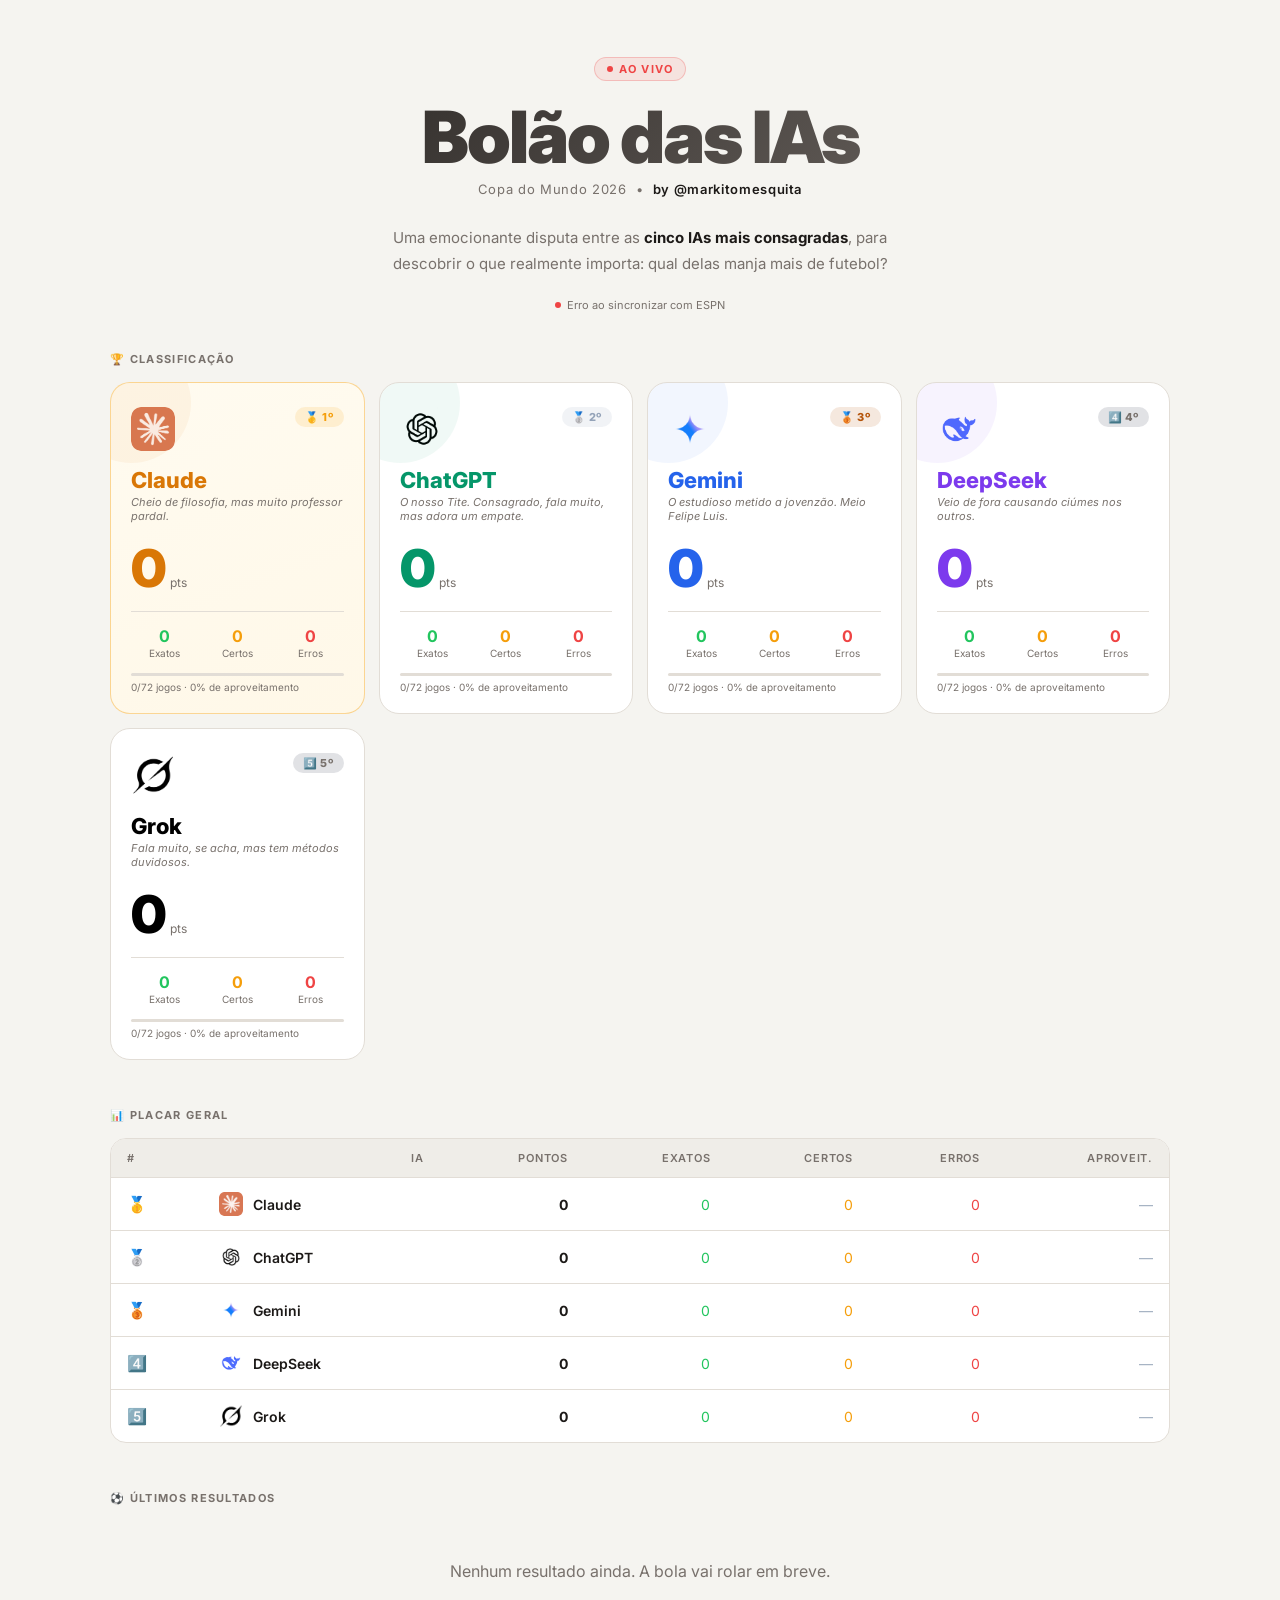
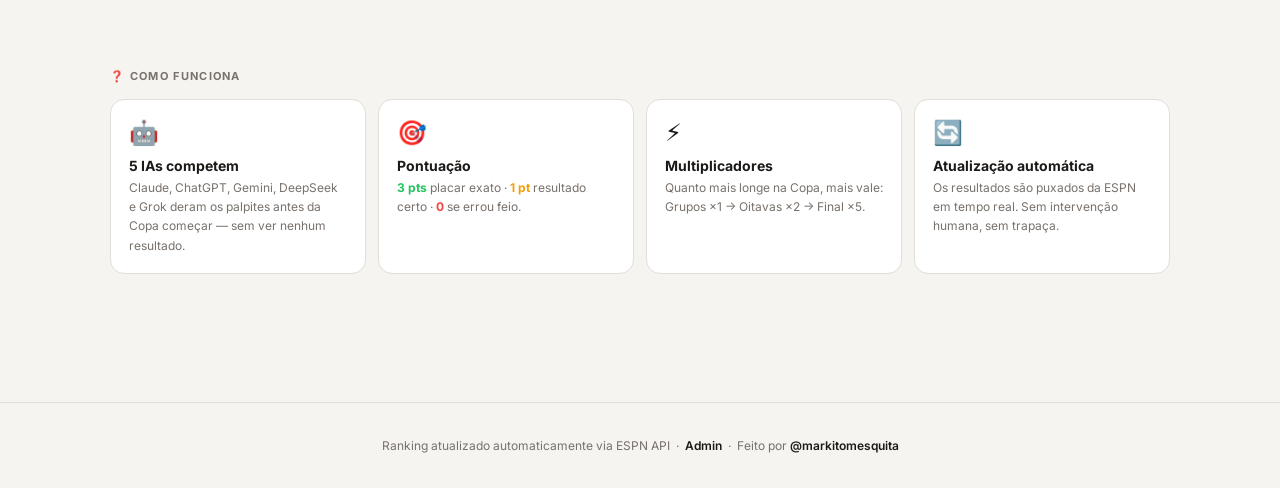
==== index.html @ 75e29e26 "Update AI descriptions with boleiro tone" ====
<!DOCTYPE html>
<html lang="pt-BR">
<head>
  <meta charset="UTF-8">
  <meta name="viewport" content="width=device-width, initial-scale=1.0">
  <title>Bolão das IAs — Copa 2026</title>
  <meta property="og:title" content="Bolão das IAs — Copa 2026">
  <meta property="og:description" content="Quatro IAs disputam quem cravar mais placares da Copa. Acompanhe o ranking ao vivo.">
  <link rel="preconnect" href="https://fonts.googleapis.com">
  <link href="https://fonts.googleapis.com/css2?family=Inter:wght@400;500;600;700;800;900&display=swap" rel="stylesheet">
  <style>
    :root {
      --claude:   #D97706;
      --chatgpt:  #059669;
      --gemini:   #2563EB;
      --deepseek: #7C3AED;
      --grok:     #000000;
      --bg:       #F5F4F0;
      --surface:  #FFFFFF;
      --s2:       #EFEDE8;
      --border:   #E2DDD6;
      --text:     #1C1917;
      --muted:    #78716C;
      --gold:     #D97706;
    }
    * { box-sizing: border-box; margin: 0; padding: 0; }
    body { font-family: 'Inter', system-ui, sans-serif; background: var(--bg); color: var(--text); min-height: 100vh; }

    /* ---- HEADER ---- */
    .site-header {
      text-align: center;
      padding: 56px 24px 40px;
      position: relative;
    }
    .live-badge {
      display: inline-flex;
      align-items: center;
      gap: 6px;
      background: #EF444418;
      border: 1px solid #EF444440;
      color: #EF4444;
      border-radius: 20px;
      padding: 4px 12px;
      font-size: 11px;
      font-weight: 700;
      letter-spacing: 0.1em;
      text-transform: uppercase;
      margin-bottom: 20px;
    }
    .live-dot {
      width: 6px; height: 6px; border-radius: 50%;
      background: #EF4444;
      animation: blink 1.2s ease-in-out infinite;
    }
    @keyframes blink { 0%,100%{opacity:1} 50%{opacity:0.2} }

    h1 {
      font-size: clamp(36px, 8vw, 72px);
      font-weight: 900;
      letter-spacing: -2px;
      background: linear-gradient(135deg, #1C1917 0%, #78716C 100%);
      -webkit-background-clip: text;
      -webkit-text-fill-color: transparent;
      line-height: 1;
      margin-bottom: 8px;
    }
    .subtitle {
      font-size: 13px;
      color: var(--muted);
      letter-spacing: 0.05em;
      margin-bottom: 28px;
    }
    .subtitle span { color: var(--text); font-weight: 600; }

    .tagline {
      max-width: 560px;
      margin: 0 auto 16px;
      font-size: 15px;
      line-height: 1.7;
      color: var(--muted);
    }
    .tagline strong { color: var(--text); }

    .sync-bar {
      display: inline-flex;
      align-items: center;
      gap: 6px;
      font-size: 11px;
      color: var(--muted);
      margin-top: 4px;
    }
    .sync-pip { width: 6px; height: 6px; border-radius: 50%; background: var(--muted); transition: background .3s; }
    .sync-pip.ok       { background: #22C55E; }
    .sync-pip.fetching { background: #F59E0B; animation: blink 0.8s infinite; }
    .sync-pip.error    { background: #EF4444; }

    /* ---- MAIN ---- */
    main { max-width: 1100px; margin: 0 auto; padding: 0 20px 80px; }

    /* ---- RANKING CARDS ---- */
    .section-label {
      font-size: 11px;
      font-weight: 700;
      color: var(--muted);
      text-transform: uppercase;
      letter-spacing: 0.12em;
      margin-bottom: 16px;
    }

    .ranking-grid {
      display: grid;
      grid-template-columns: repeat(auto-fit, minmax(230px, 1fr));
      gap: 14px;
      margin-bottom: 48px;
    }

    .ai-card {
      background: var(--surface);
      border: 1px solid var(--border);
      border-radius: 20px;
      padding: 24px 20px 20px;
      position: relative;
      overflow: hidden;
      transition: transform .2s, border-color .2s;
      cursor: default;
    }
    .ai-card:hover { transform: translateY(-3px); }
    .ai-card.rank-1 { border-color: #F59E0B66; background: linear-gradient(160deg, #FFFBF0 0%, #FFF8E8 100%); }

    .card-glow {
      position: absolute;
      top: -40px; left: -40px;
      width: 120px; height: 120px;
      border-radius: 50%;
      opacity: 0.06;
      pointer-events: none;
    }
    .ai-card[data-ai="claude"]   .card-glow { background: var(--claude); }
    .ai-card[data-ai="chatgpt"]  .card-glow { background: var(--chatgpt); }
    .ai-card[data-ai="gemini"]   .card-glow { background: var(--gemini); }
    .ai-card[data-ai="deepseek"] .card-glow { background: var(--deepseek); }

    .card-top {
      display: flex;
      align-items: flex-start;
      justify-content: space-between;
      margin-bottom: 16px;
    }
    .card-logo { width: 44px; height: 44px; }
    .card-logo img { width: 100%; height: 100%; object-fit: contain; border-radius: 10px; }

    .card-rank-badge {
      font-size: 11px;
      font-weight: 800;
      padding: 3px 10px;
      border-radius: 20px;
      letter-spacing: 0.05em;
    }
    .rank-1 .card-rank-badge { background: #F59E0B22; color: #F59E0B; }
    .rank-2 .card-rank-badge { background: #94A3B822; color: #94A3B8; }
    .rank-3 .card-rank-badge { background: #B4530922; color: #B45309; }
    .rank-4 .card-rank-badge { background: #1e254022; color: var(--muted); }
    .rank-5 .card-rank-badge { background: #1e254022; color: var(--muted); }

    .card-name {
      font-size: 22px;
      font-weight: 800;
      margin-bottom: 2px;
    }
    .ai-card[data-ai="claude"]   .card-name { color: var(--claude); }
    .ai-card[data-ai="chatgpt"]  .card-name { color: var(--chatgpt); }
    .ai-card[data-ai="gemini"]   .card-name { color: var(--gemini); }
    .ai-card[data-ai="deepseek"] .card-name { color: var(--deepseek); }
    .ai-card[data-ai="grok"]     .card-name { color: var(--grok); }

    .card-desc { font-size: 11px; color: var(--muted); margin-bottom: 20px; font-style: italic; }

    .card-score-row { display: flex; align-items: baseline; gap: 6px; margin-bottom: 16px; }
    .card-pts {
      font-size: 52px;
      font-weight: 900;
      letter-spacing: -2px;
      line-height: 1;
    }
    .ai-card[data-ai="claude"]   .card-pts { color: var(--claude); }
    .ai-card[data-ai="chatgpt"]  .card-pts { color: var(--chatgpt); }
    .ai-card[data-ai="gemini"]   .card-pts { color: var(--gemini); }
    .ai-card[data-ai="deepseek"] .card-pts { color: var(--deepseek); }
    .ai-card[data-ai="grok"]     .card-pts { color: var(--grok); }
    .card-pts-label { font-size: 12px; color: var(--muted); }

    .card-divider { height: 1px; background: var(--border); margin-bottom: 14px; }

    .card-stats {
      display: grid;
      grid-template-columns: repeat(3, 1fr);
      gap: 6px;
    }
    .cstat { text-align: center; }
    .cstat-val { font-size: 16px; font-weight: 700; }
    .cstat-lbl { font-size: 10px; color: var(--muted); margin-top: 1px; }
    .exact-val  { color: #22C55E; }
    .certo-val  { color: #F59E0B; }
    .erro-val   { color: #EF4444; }

    .card-progress-bar {
      margin-top: 14px;
      height: 3px;
      background: var(--border);
      border-radius: 2px;
      overflow: hidden;
    }
    .card-progress-fill {
      height: 100%;
      border-radius: 2px;
      transition: width .6s ease;
    }
    .ai-card[data-ai="claude"]   .card-progress-fill { background: var(--claude); }
    .ai-card[data-ai="chatgpt"]  .card-progress-fill { background: var(--chatgpt); }
    .ai-card[data-ai="gemini"]   .card-progress-fill { background: var(--gemini); }
    .ai-card[data-ai="deepseek"] .card-progress-fill { background: var(--deepseek); }
    .card-progress-label { font-size: 10px; color: var(--muted); margin-top: 5px; }

    /* ---- COMPARE TABLE ---- */
    .compare-wrap {
      background: var(--surface);
      border: 1px solid var(--border);
      border-radius: 16px;
      overflow: hidden;
      margin-bottom: 48px;
    }
    .compare-wrap table { width: 100%; border-collapse: collapse; }
    .compare-wrap th {
      padding: 12px 16px;
      font-size: 11px;
      font-weight: 600;
      color: var(--muted);
      text-transform: uppercase;
      letter-spacing: .07em;
      background: var(--s2);
      border-bottom: 1px solid var(--border);
      text-align: left;
    }
    .compare-wrap th:not(:first-child) { text-align: right; }
    .compare-wrap td {
      padding: 14px 16px;
      font-size: 14px;
      border-bottom: 1px solid var(--border);
    }
    .compare-wrap td:not(:first-child) { text-align: right; }
    .compare-wrap tr:last-child td { border-bottom: none; }
    .compare-wrap tr:hover td { background: var(--s2); }
    .ai-name-cell { display: flex; align-items: center; gap: 10px; font-weight: 600; }
    .ai-name-cell img { width: 24px; height: 24px; object-fit: contain; border-radius: 5px; }
    .medal { font-size: 16px; }

    /* ---- LAST RESULTS ---- */
    .results-list { display: flex; flex-direction: column; gap: 10px; margin-bottom: 48px; }

    .result-card {
      background: var(--surface);
      border: 1px solid var(--border);
      border-radius: 14px;
      padding: 14px 18px;
    }
    .result-header {
      display: flex;
      align-items: center;
      gap: 12px;
      margin-bottom: 10px;
    }
    .result-teams {
      flex: 1;
      font-size: 15px;
      font-weight: 700;
      display: flex;
      align-items: center;
      gap: 8px;
      flex-wrap: wrap;
    }
    .result-score {
      background: var(--s2);
      border: 1px solid var(--border);
      border-radius: 8px;
      padding: 4px 12px;
      font-size: 15px;
      font-weight: 800;
      letter-spacing: 1px;
      flex-shrink: 0;
    }
    .result-phase {
      font-size: 10px;
      color: var(--muted);
      text-transform: uppercase;
      letter-spacing: .07em;
      flex-shrink: 0;
    }

    .result-preds {
      display: flex;
      gap: 8px;
      flex-wrap: wrap;
    }
    .pred-chip {
      display: flex;
      align-items: center;
      gap: 5px;
      padding: 4px 10px;
      border-radius: 20px;
      font-size: 12px;
      font-weight: 600;
      border: 1px solid transparent;
    }
    .pred-chip img { width: 14px; height: 14px; object-fit: contain; border-radius: 3px; }
    .pred-chip.exact  { background: #22C55E18; border-color: #22C55E40; color: #22C55E; }
    .pred-chip.certo  { background: #F59E0B18; border-color: #F59E0B40; color: #F59E0B; }
    .pred-chip.erro   { background: #EF444418; border-color: #EF444440; color: #EF4444; }
    .pred-chip.none   { background: var(--s2); color: var(--muted); }

    /* ---- HOW IT WORKS ---- */
    .how-grid {
      display: grid;
      grid-template-columns: repeat(auto-fit, minmax(200px, 1fr));
      gap: 12px;
      margin-bottom: 48px;
    }
    .how-item {
      background: var(--surface);
      border: 1px solid var(--border);
      border-radius: 14px;
      padding: 18px;
    }
    .how-icon { font-size: 24px; margin-bottom: 10px; }
    .how-title { font-size: 14px; font-weight: 700; margin-bottom: 4px; }
    .how-desc  { font-size: 12px; color: var(--muted); line-height: 1.6; }

    /* ---- FOOTER ---- */
    footer {
      text-align: center;
      padding: 32px 24px;
      border-top: 1px solid var(--border);
      font-size: 12px;
      color: var(--muted);
      line-height: 1.8;
    }
    footer a { color: var(--text); text-decoration: none; font-weight: 600; }
    footer a:hover { color: #4285F4; }

    /* ---- UTIL ---- */
    .vs { color: var(--muted); font-weight: 400; font-size: 13px; }
    .empty { text-align: center; padding: 40px; color: var(--muted); }

    @media (max-width: 600px) {
      h1 { letter-spacing: -1px; }
      .ranking-grid { grid-template-columns: 1fr 1fr; }
      .compare-wrap th:nth-child(n+5),
      .compare-wrap td:nth-child(n+5) { display: none; }
    }
    @media (max-width: 420px) {
      .ranking-grid { grid-template-columns: 1fr; }
    }
  </style>
</head>
<body>

<div class="site-header">
  <div class="live-badge"><span class="live-dot"></span>Ao Vivo</div>
  <h1>Bolão das IAs</h1>
  <div class="subtitle">Copa do Mundo 2026 &nbsp;•&nbsp; <span>by @markitomesquita</span></div>
  <p class="tagline">
    Uma emocionante disputa entre as <strong>cinco IAs mais consagradas</strong>, para descobrir o que realmente importa: qual delas manja mais de futebol?
  </p>
  <div class="sync-bar">
    <span class="sync-pip" id="sync-pip"></span>
    <span id="sync-txt">Conectando à ESPN...</span>
  </div>
</div>

<main>

  <!-- RANKING -->
  <div class="section-label">🏆 Classificação</div>
  <div class="ranking-grid" id="ranking-grid"></div>

  <!-- TABELA COMPARATIVA -->
  <div class="section-label">📊 Placar Geral</div>
  <div class="compare-wrap">
    <table>
      <thead>
        <tr>
          <th>#</th><th>IA</th><th>Pontos</th><th>Exatos</th><th>Certos</th><th>Erros</th><th>Aproveit.</th>
        </tr>
      </thead>
      <tbody id="compare-body"></tbody>
    </table>
  </div>

  <!-- ÚLTIMOS JOGOS -->
  <div class="section-label">⚽ Últimos Resultados</div>
  <div class="results-list" id="results-list">
    <div class="empty">Nenhum resultado ainda. A bola vai rolar em breve.</div>
  </div>

  <!-- COMO FUNCIONA -->
  <div class="section-label">❓ Como Funciona</div>
  <div class="how-grid">
    <div class="how-item">
      <div class="how-icon">🤖</div>
      <div class="how-title">5 IAs competem</div>
      <div class="how-desc">Claude, ChatGPT, Gemini, DeepSeek e Grok deram os palpites antes da Copa começar — sem ver nenhum resultado.</div>
    </div>
    <div class="how-item">
      <div class="how-icon">🎯</div>
      <div class="how-title">Pontuação</div>
      <div class="how-desc"><strong style="color:#22C55E">3 pts</strong> placar exato · <strong style="color:#F59E0B">1 pt</strong> resultado certo · <strong style="color:#EF4444">0</strong> se errou feio.</div>
    </div>
    <div class="how-item">
      <div class="how-icon">⚡</div>
      <div class="how-title">Multiplicadores</div>
      <div class="how-desc">Quanto mais longe na Copa, mais vale: Grupos ×1 → Oitavas ×2 → Final ×5.</div>
    </div>
    <div class="how-item">
      <div class="how-icon">🔄</div>
      <div class="how-title">Atualização automática</div>
      <div class="how-desc">Os resultados são puxados da ESPN em tempo real. Sem intervenção humana, sem trapaça.</div>
    </div>
  </div>

</main>

<footer>
  Ranking atualizado automaticamente via ESPN API &nbsp;·&nbsp;
  <a href="admin.html">Admin</a> &nbsp;·&nbsp;
  Feito por <a href="https://github.com/markitomesquita" target="_blank">@markitomesquita</a>
</footer>

<script src="logos.js"></script>
<script src="data.js"></script>
<script src="shared.js"></script>
<script>
// Descrições irônicas de cada IA
const AI_DESC = {
  claude:   "Cheio de filosofia, mas muito professor pardal.",
  chatgpt:  "O nosso Tite. Consagrado, fala muito, mas adora um empate.",
  gemini:   "O estudioso metido a jovenzão. Meio Felipe Luis.",
  deepseek: "Veio de fora causando ciúmes nos outros.",
  grok:     "Fala muito, se acha, mas tem métodos duvidosos."
};

const MEDALS = ["🥇","🥈","🥉","4️⃣","5️⃣"];

// ---- Render ranking ----
function render() {
  const scores = calcAllScores();
  const sorted = [...AI_NAMES].sort((a,b) => scores[b].total - scores[a].total);
  const total  = completedGames();
  const maxPts = Math.max(...sorted.map(ai => scores[ai].total), 1);

  // Cards
  const grid = document.getElementById("ranking-grid");
  grid.innerHTML = sorted.map((ai, i) => {
    const s   = scores[ai];
    const pct = Math.round((s.total / maxPts) * 100);
    const played = [...state.matches,...state.knockoutMatches].filter(m=>m.result&&m.predictions[ai]).length;
    const tried  = [...state.matches,...state.knockoutMatches].filter(m=>m.result&&m.predictions[ai]).length;
    const acc    = tried ? Math.round(((s.exact+s.correct)/tried)*100) : 0;
    return `
    <div class="ai-card rank-${i+1}" data-ai="${ai}">
      <div class="card-glow"></div>
      <div class="card-top">
        <div class="card-logo"><img src="${ai}.png" alt="${AI_LABELS[ai]}"></div>
        <span class="card-rank-badge">${MEDALS[i]} ${["1º","2º","3º","4º","5º"][i]}</span>
      </div>
      <div class="card-name">${AI_LABELS[ai]}</div>
      <div class="card-desc">${AI_DESC[ai]}</div>
      <div class="card-score-row">
        <span class="card-pts">${s.total}</span>
        <span class="card-pts-label">pts</span>
      </div>
      <div class="card-divider"></div>
      <div class="card-stats">
        <div class="cstat"><div class="cstat-val exact-val">${s.exact}</div><div class="cstat-lbl">Exatos</div></div>
        <div class="cstat"><div class="cstat-val certo-val">${s.correct}</div><div class="cstat-lbl">Certos</div></div>
        <div class="cstat"><div class="cstat-val erro-val">${s.wrong}</div><div class="cstat-lbl">Erros</div></div>
      </div>
      <div class="card-progress-bar"><div class="card-progress-fill" style="width:${pct}%"></div></div>
      <div class="card-progress-label">${played}/${state.matches.length + state.knockoutMatches.length} jogos · ${acc}% de aproveitamento</div>
    </div>`;
  }).join("");

  // Tabela
  const tbody = document.getElementById("compare-body");
  tbody.innerHTML = sorted.map((ai, i) => {
    const s = scores[ai];
    const tried = [...state.matches,...state.knockoutMatches].filter(m=>m.result&&m.predictions[ai]).length;
    const acc   = tried ? Math.round(((s.exact+s.correct)/tried)*100)+"%" : "—";
    return `<tr>
      <td><span class="medal">${MEDALS[i]}</span></td>
      <td><div class="ai-name-cell"><img src="${ai}.png" alt="${AI_LABELS[ai]}">${AI_LABELS[ai]}</div></td>
      <td><strong>${s.total}</strong></td>
      <td style="color:#22C55E">${s.exact}</td>
      <td style="color:#F59E0B">${s.correct}</td>
      <td style="color:#EF4444">${s.wrong}</td>
      <td style="color:#a0aec0">${acc}</td>
    </tr>`;
  }).join("");

  // Últimos resultados
  const recent = recentResults(8);
  const list   = document.getElementById("results-list");
  if (!recent.length) {
    list.innerHTML = `<div class="empty">Nenhum resultado ainda. A bola vai rolar em breve.</div>`;
    return;
  }
  const mult = m => getMultiplier(m.phase);
  list.innerHTML = recent.map(m => {
    const chips = AI_NAMES.map(ai => {
      const pred = m.predictions[ai];
      if (!pred) return `<div class="pred-chip none"><img src="${ai}.png">${AI_LABELS[ai]}: ?</div>`;
      const pts = calcPoints(pred, m.result, mult(m));
      const rawPts = calcPoints(pred, m.result, 1);
      const cls = rawPts === 3 ? "exact" : rawPts === 1 ? "certo" : "erro";
      return `<div class="pred-chip ${cls}"><img src="${ai}.png">${AI_LABELS[ai]}: ${pred.home}×${pred.away} <strong>+${pts}pts</strong></div>`;
    }).join("");
    const phase = PHASES.find(p=>p.id===m.phase)?.label || "";
    return `
    <div class="result-card">
      <div class="result-header">
        <div class="result-teams">
          <span>${teamLabel(m.home)}</span>
          <span class="vs">vs</span>
          <span>${teamLabel(m.away)}</span>
        </div>
        <span class="result-score">${m.result.home} × ${m.result.away}</span>
        <span class="result-phase">${phase}</span>
      </div>
      <div class="result-preds">${chips}</div>
    </div>`;
  }).join("");
}

// ---- Sync UI ----
onSyncStart = () => {
  const pip = document.getElementById("sync-pip");
  const txt = document.getElementById("sync-txt");
  if (pip) pip.className = "sync-pip fetching";
  if (txt) txt.textContent = "Buscando resultados...";
};

onSyncOk = (t) => {
  const pip = document.getElementById("sync-pip");
  const txt = document.getElementById("sync-txt");
  if (pip) pip.className = "sync-pip ok";
  if (txt) txt.textContent = `ESPN · atualizado às ${t.toLocaleTimeString("pt-BR",{hour:"2-digit",minute:"2-digit"})}`;
};

onSyncError = (msg) => {
  const pip = document.getElementById("sync-pip");
  const txt = document.getElementById("sync-txt");
  if (pip) pip.className = "sync-pip error";
  if (txt) txt.textContent = "Erro ao sincronizar com ESPN";
};

onResultsUpdated = () => render();

// ---- Init ----
document.addEventListener("DOMContentLoaded", () => {
  loadState();
  render();
  startAutoSync();
});
</script>
</body>
</html>
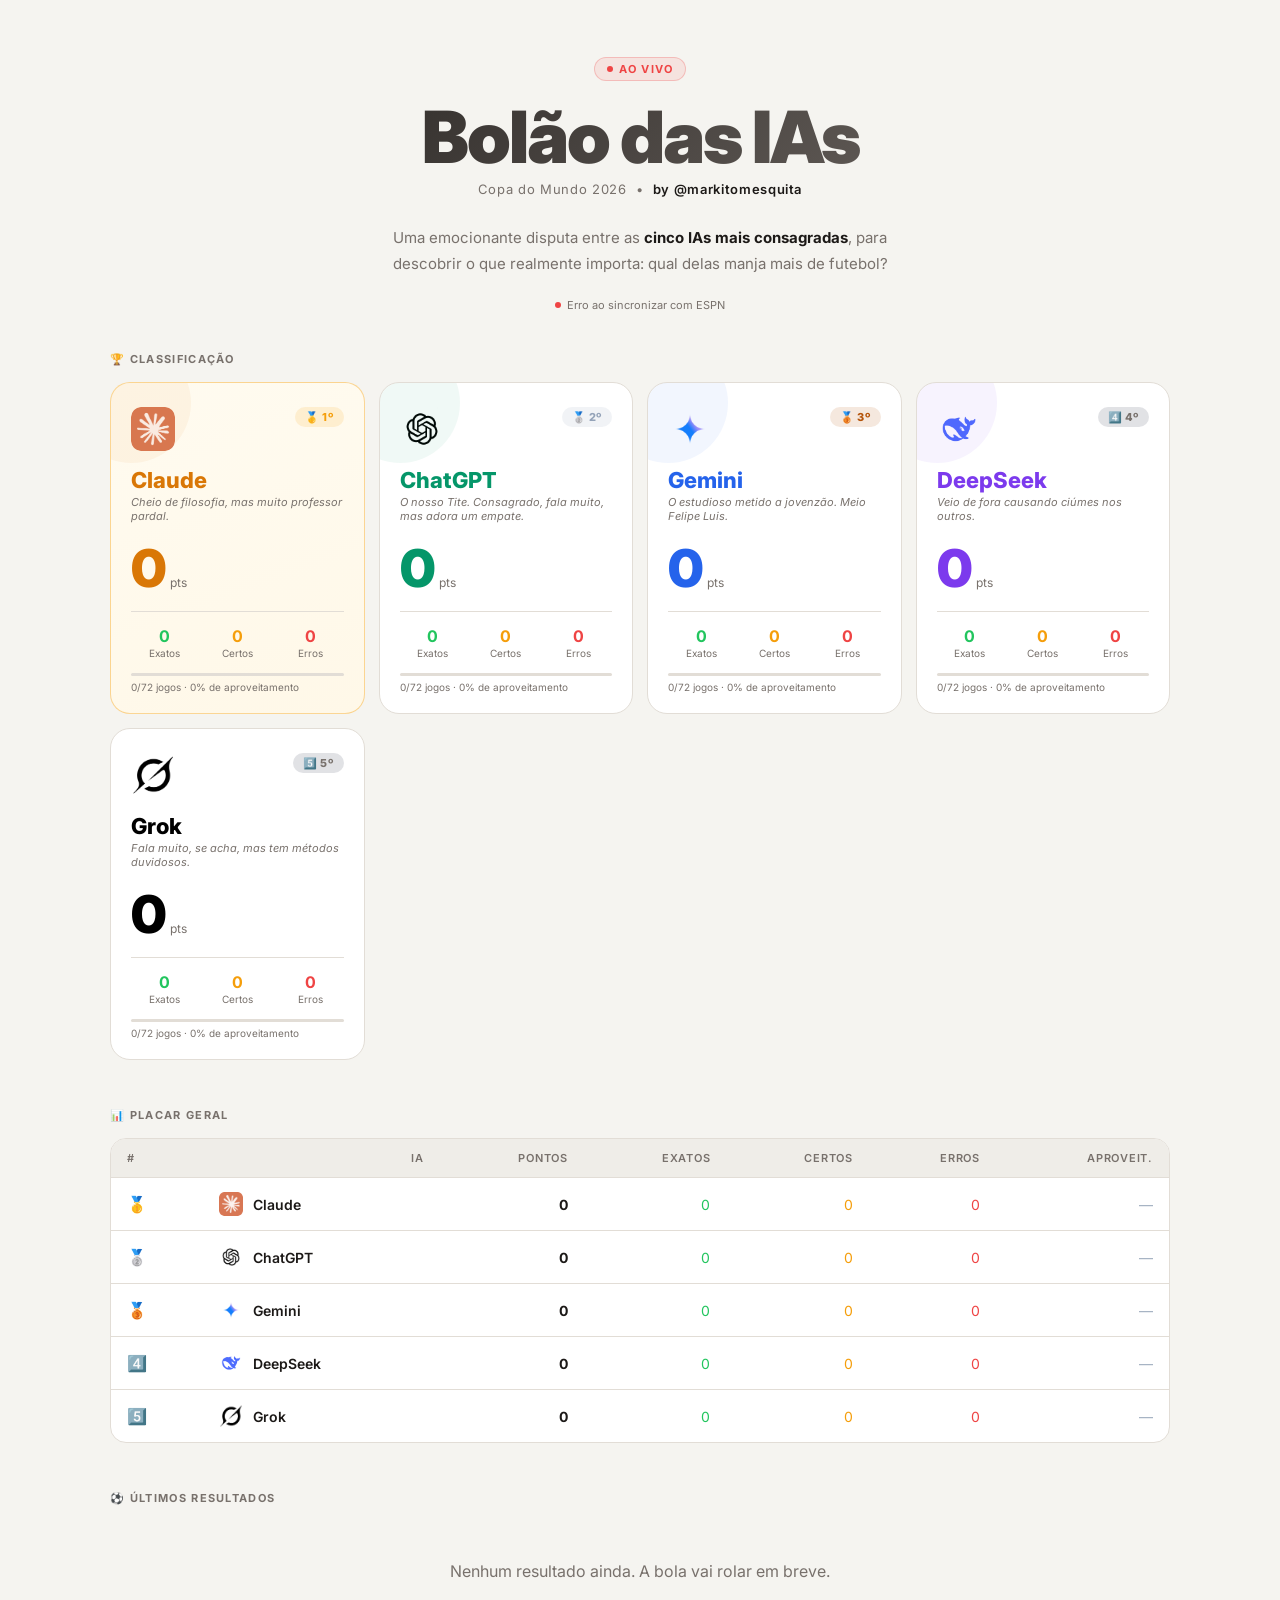
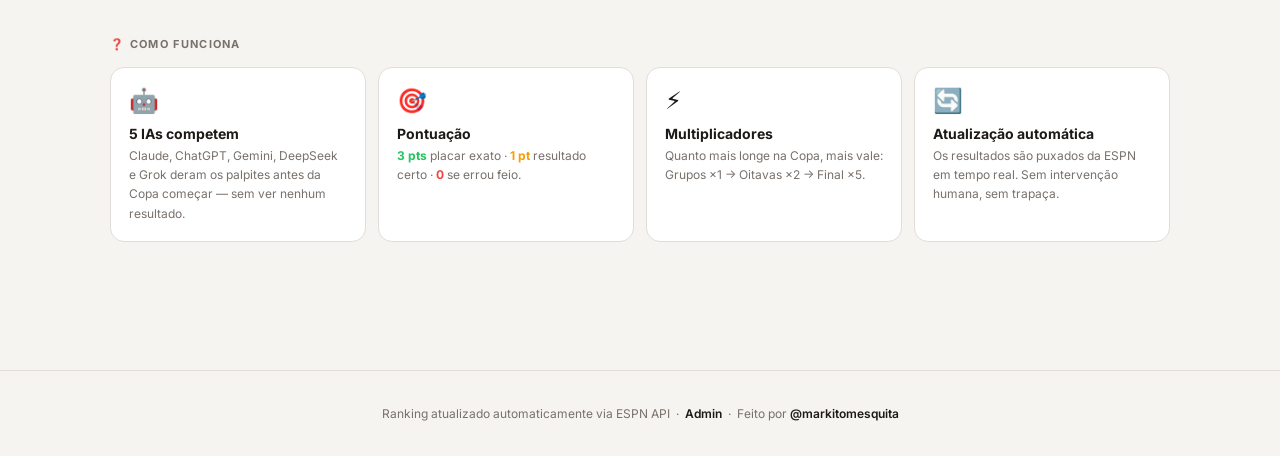
==== commit 036b6a5b: "Add paginated results list with load more button" ====
--- a/index.html
+++ b/index.html
@@ -219,6 +219,7 @@
     .ai-card[data-ai="chatgpt"]  .card-progress-fill { background: var(--chatgpt); }
     .ai-card[data-ai="gemini"]   .card-progress-fill { background: var(--gemini); }
     .ai-card[data-ai="deepseek"] .card-progress-fill { background: var(--deepseek); }
+    .ai-card[data-ai="grok"]     .card-progress-fill { background: var(--grok); }
     .card-progress-label { font-size: 10px; color: var(--muted); margin-top: 5px; }
 
     /* ---- COMPARE TABLE ---- */
@@ -255,7 +256,22 @@
     .medal { font-size: 16px; }
 
     /* ---- LAST RESULTS ---- */
-    .results-list { display: flex; flex-direction: column; gap: 10px; margin-bottom: 48px; }
+    .results-list { display: flex; flex-direction: column; gap: 10px; margin-bottom: 16px; }
+    .load-more-btn {
+      display: block;
+      width: 100%;
+      padding: 12px;
+      margin-bottom: 48px;
+      background: var(--surface);
+      border: 1px solid var(--border);
+      border-radius: 12px;
+      color: var(--muted);
+      font-size: 13px;
+      font-weight: 600;
+      cursor: pointer;
+      transition: background .15s, color .15s;
+    }
+    .load-more-btn:hover { background: var(--s2); color: var(--text); }
 
     .result-card {
       background: var(--surface);
@@ -400,6 +416,7 @@
   <div class="results-list" id="results-list">
     <div class="empty">Nenhum resultado ainda. A bola vai rolar em breve.</div>
   </div>
+  <button class="load-more-btn" id="load-more-btn" style="display:none"></button>
 
   <!-- COMO FUNCIONA -->
   <div class="section-label">❓ Como Funciona</div>
@@ -454,16 +471,16 @@
   const scores = calcAllScores();
   const sorted = [...AI_NAMES].sort((a,b) => scores[b].total - scores[a].total);
   const total  = completedGames();
-  const maxPts = Math.max(...sorted.map(ai => scores[ai].total), 1);
+  const totalGamesCount = state.matches.length + state.knockoutMatches.length;
 
   // Cards
   const grid = document.getElementById("ranking-grid");
   grid.innerHTML = sorted.map((ai, i) => {
-    const s   = scores[ai];
-    const pct = Math.round((s.total / maxPts) * 100);
+    const s      = scores[ai];
     const played = [...state.matches,...state.knockoutMatches].filter(m=>m.result&&m.predictions[ai]).length;
-    const tried  = [...state.matches,...state.knockoutMatches].filter(m=>m.result&&m.predictions[ai]).length;
-    const acc    = tried ? Math.round(((s.exact+s.correct)/tried)*100) : 0;
+    const tried  = played;
+    const acc    = tried ? Math.round(((s.exact + s.correct) / tried) * 100) : 0;
+    const pct    = acc;
     return `
     <div class="ai-card rank-${i+1}" data-ai="${ai}">
       <div class="card-glow"></div>
@@ -505,15 +522,19 @@
     </tr>`;
   }).join("");
 
-  // Últimos resultados
-  const recent = recentResults(8);
-  const list   = document.getElementById("results-list");
-  if (!recent.length) {
+  // Resultados com paginação
+  const allResults = recentResults(Infinity);
+  const list = document.getElementById("results-list");
+  const moreBtn = document.getElementById("load-more-btn");
+
+  if (!allResults.length) {
     list.innerHTML = `<div class="empty">Nenhum resultado ainda. A bola vai rolar em breve.</div>`;
+    if (moreBtn) moreBtn.style.display = "none";
     return;
   }
+
   const mult = m => getMultiplier(m.phase);
-  list.innerHTML = recent.map(m => {
+  function renderResultCard(m) {
     const chips = AI_NAMES.map(ai => {
       const pred = m.predictions[ai];
       if (!pred) return `<div class="pred-chip none"><img src="${ai}.png">${AI_LABELS[ai]}: ?</div>`;
@@ -523,8 +544,7 @@
       return `<div class="pred-chip ${cls}"><img src="${ai}.png">${AI_LABELS[ai]}: ${pred.home}×${pred.away} <strong>+${pts}pts</strong></div>`;
     }).join("");
     const phase = PHASES.find(p=>p.id===m.phase)?.label || "";
-    return `
-    <div class="result-card">
+    return `<div class="result-card">
       <div class="result-header">
         <div class="result-teams">
           <span>${teamLabel(m.home)}</span>
@@ -536,7 +556,28 @@
       </div>
       <div class="result-preds">${chips}</div>
     </div>`;
-  }).join("");
+  }
+
+  const PAGE = 8;
+  let shown = PAGE;
+
+  function renderResultsList() {
+    list.innerHTML = allResults.slice(0, shown).map(renderResultCard).join("");
+    if (moreBtn) {
+      const remaining = allResults.length - shown;
+      if (remaining > 0) {
+        moreBtn.style.display = "block";
+        moreBtn.textContent = `Ver mais ${Math.min(remaining, PAGE)} jogos (${remaining} restantes)`;
+      } else {
+        moreBtn.style.display = "none";
+      }
+    }
+  }
+
+  if (moreBtn) {
+    moreBtn.onclick = () => { shown += PAGE; renderResultsList(); };
+  }
+  renderResultsList();
 }
 
 // ---- Sync UI ----
@@ -564,8 +605,10 @@
 onResultsUpdated = () => render();
 
 // ---- Init ----
-document.addEventListener("DOMContentLoaded", () => {
+document.addEventListener("DOMContentLoaded", async () => {
   loadState();
+  render();
+  await loadFromCloud();
   render();
   startAutoSync();
 });
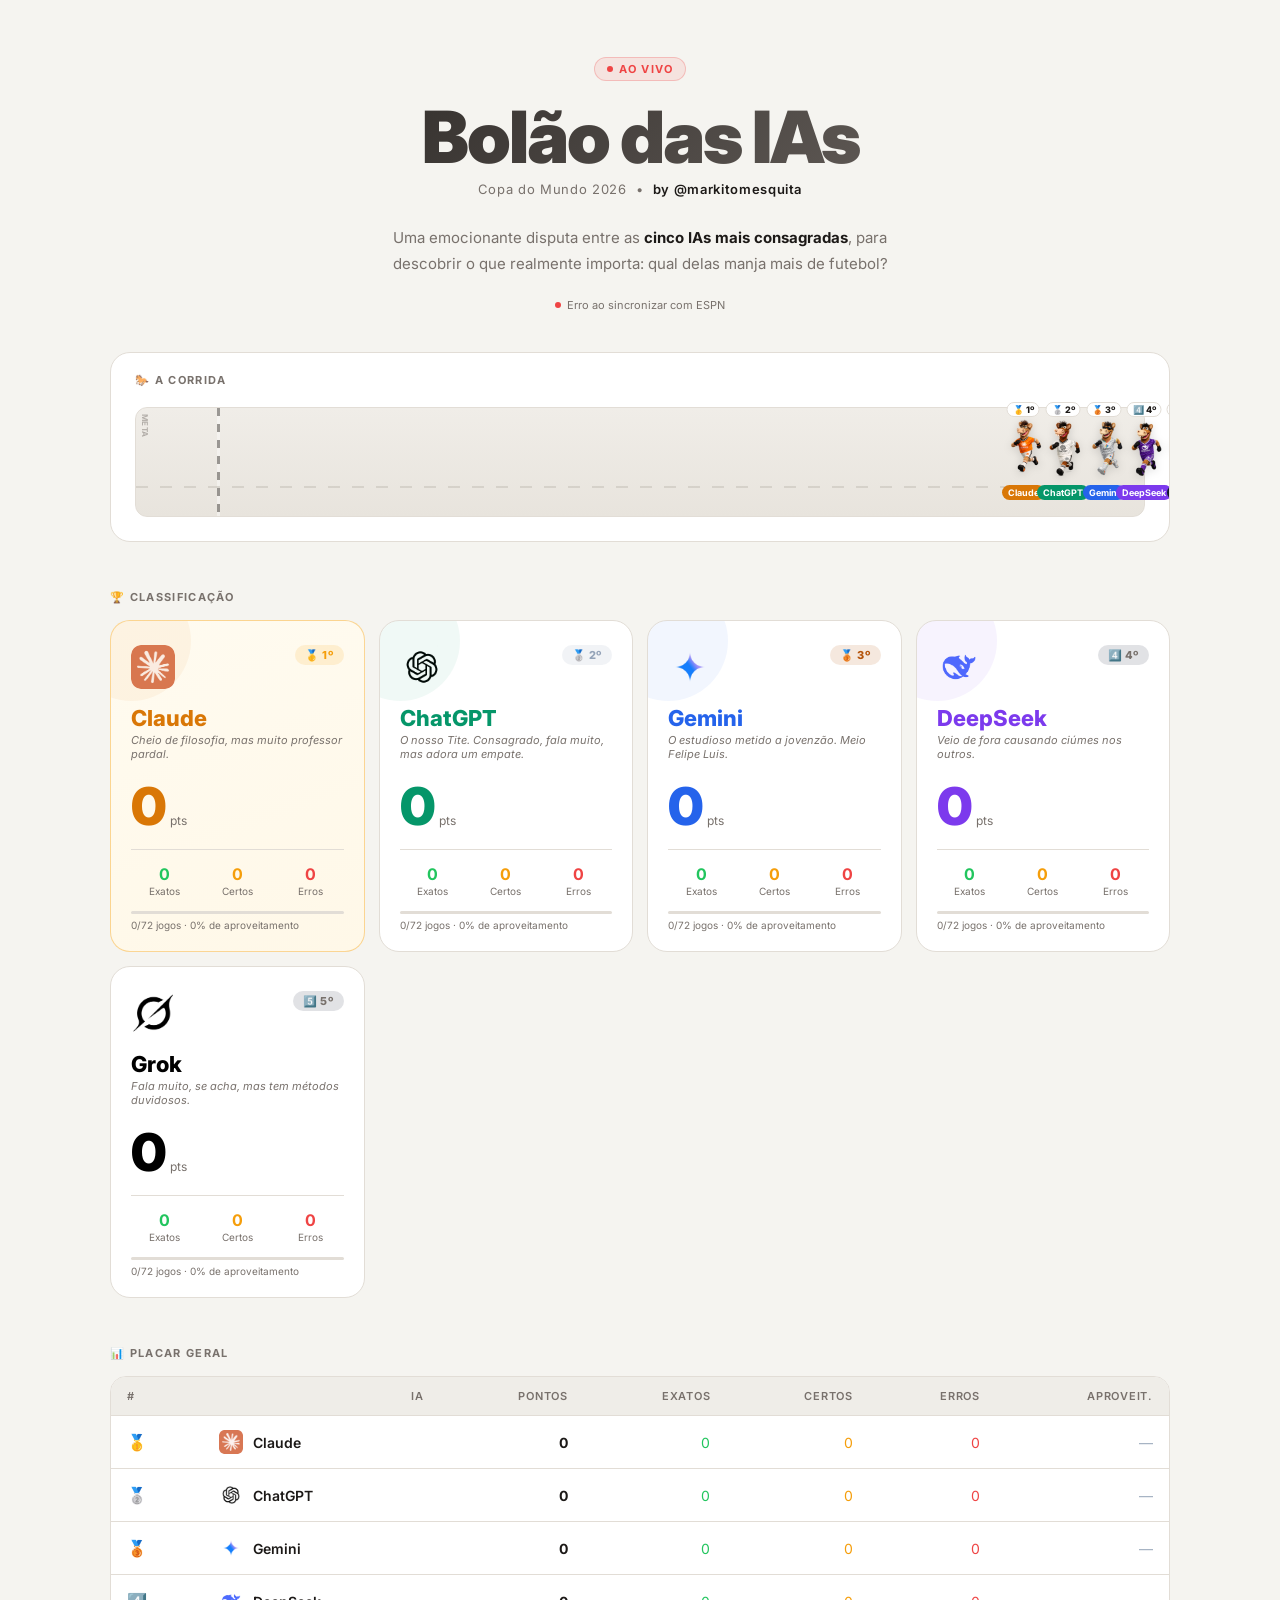
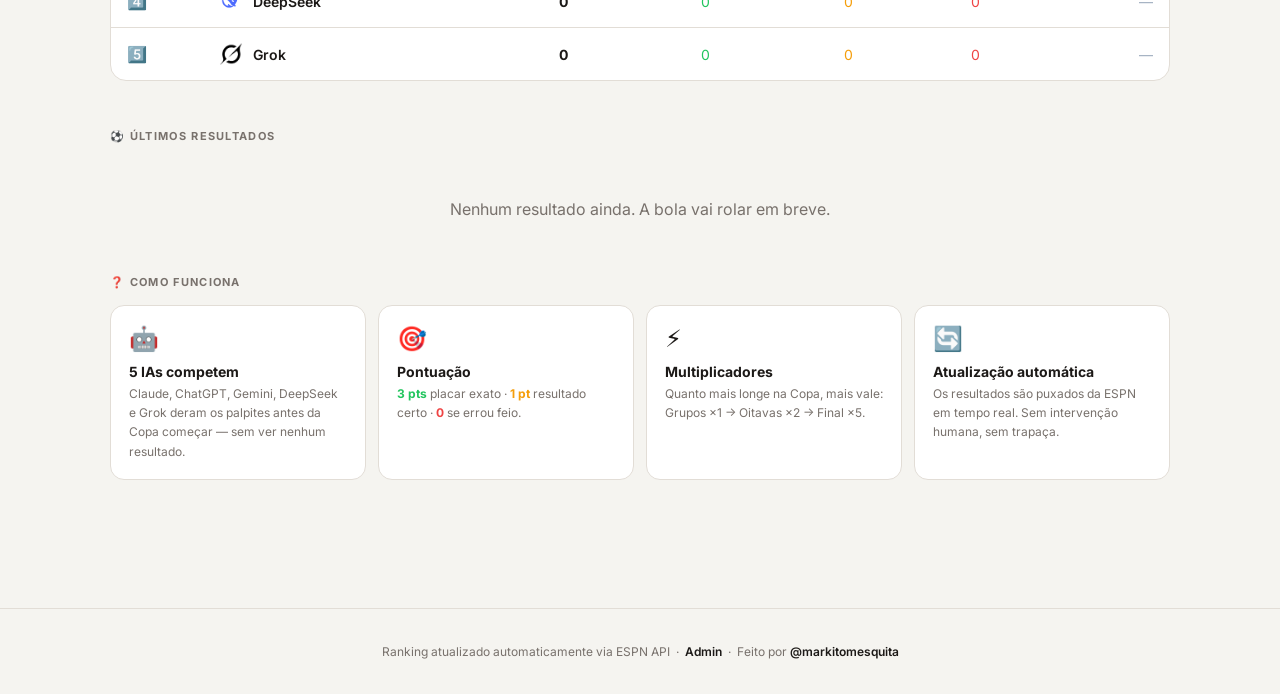
==== commit 7c212130: "Add horse race visualization to public ranking" ====
--- a/index.html
+++ b/index.html
@@ -97,6 +97,98 @@
     /* ---- MAIN ---- */
     main { max-width: 1100px; margin: 0 auto; padding: 0 20px 80px; }
 
+    /* ---- CORRIDA ---- */
+    .race-wrap {
+      background: var(--surface);
+      border: 1px solid var(--border);
+      border-radius: 20px;
+      padding: 20px 24px 24px;
+      margin-bottom: 48px;
+      overflow: hidden;
+    }
+    .race-title {
+      font-size: 11px;
+      font-weight: 700;
+      color: var(--muted);
+      text-transform: uppercase;
+      letter-spacing: .12em;
+      margin-bottom: 20px;
+    }
+    .race-track {
+      position: relative;
+      height: 110px;
+      background: linear-gradient(180deg, #f0ede8 0%, #e8e4dd 100%);
+      border-radius: 12px;
+      border: 1px solid var(--border);
+      overflow: visible;
+    }
+    .race-lane-line {
+      position: absolute;
+      bottom: 28px;
+      left: 0; right: 0;
+      height: 2px;
+      background: repeating-linear-gradient(90deg, #c8c3bb 0px, #c8c3bb 12px, transparent 12px, transparent 24px);
+      opacity: 0.6;
+    }
+    .race-finish {
+      position: absolute;
+      left: 8%;
+      top: 0; bottom: 0;
+      width: 3px;
+      background: repeating-linear-gradient(180deg, #1C1917 0px, #1C1917 8px, #fff 8px, #fff 16px);
+      opacity: 0.4;
+    }
+    .race-finish-label {
+      position: absolute;
+      left: 4px;
+      top: 6px;
+      font-size: 8px;
+      font-weight: 700;
+      color: var(--muted);
+      letter-spacing: .05em;
+      text-transform: uppercase;
+      writing-mode: vertical-rl;
+      opacity: 0.5;
+    }
+    .horse-slot {
+      position: absolute;
+      bottom: 16px;
+      display: flex;
+      flex-direction: column;
+      align-items: center;
+      transition: left 1s cubic-bezier(.34,1.56,.64,1);
+      transform: translateX(-50%);
+    }
+    .horse-slot img {
+      width: 44px;
+      height: auto;
+      display: block;
+      filter: drop-shadow(0 2px 4px rgba(0,0,0,.15));
+    }
+    .horse-name {
+      font-size: 9px;
+      font-weight: 700;
+      margin-top: 3px;
+      white-space: nowrap;
+      padding: 2px 6px;
+      border-radius: 8px;
+      color: #fff;
+    }
+    .horse-badge {
+      font-size: 9px;
+      font-weight: 800;
+      position: absolute;
+      top: -14px;
+      left: 50%;
+      transform: translateX(-50%);
+      background: var(--surface);
+      border: 1px solid var(--border);
+      border-radius: 8px;
+      padding: 1px 5px;
+      color: var(--text);
+      white-space: nowrap;
+    }
+
     /* ---- RANKING CARDS ---- */
     .section-label {
       font-size: 11px;
@@ -393,6 +485,16 @@
 </div>
 
 <main>
+
+  <!-- CORRIDA -->
+  <div class="race-wrap">
+    <div class="race-title">🐎 A Corrida</div>
+    <div class="race-track" id="race-track">
+      <div class="race-finish"></div>
+      <div class="race-finish-label">META</div>
+      <div class="race-lane-line"></div>
+    </div>
+  </div>
 
   <!-- RANKING -->
   <div class="section-label">🏆 Classificação</div>
@@ -472,6 +574,41 @@
   const sorted = [...AI_NAMES].sort((a,b) => scores[b].total - scores[a].total);
   const total  = completedGames();
   const totalGamesCount = state.matches.length + state.knockoutMatches.length;
+
+  // Corrida dos cavalinhos
+  const AI_COLORS = { claude: '#D97706', chatgpt: '#059669', gemini: '#2563EB', deepseek: '#7C3AED', grok: '#111827' };
+  const track = document.getElementById("race-track");
+  if (track) {
+    const maxPts  = Math.max(...sorted.map(ai => scores[ai].total), 1);
+    const minPts  = Math.min(...sorted.map(ai => scores[ai].total));
+    const range   = Math.max(maxPts - minPts, 1);
+    const n = sorted.length;
+    const LEFT_MIN = 10, LEFT_MAX = 88, MIN_GAP = 4;
+    // Remove cavalinhos anteriores, mantém elementos de fundo
+    track.querySelectorAll(".horse-slot").forEach(el => el.remove());
+    // Calcula posições brutas baseadas em pontos
+    const rawPos = sorted.map(ai => {
+      const pts = scores[ai].total;
+      return LEFT_MIN + ((maxPts - pts) / range) * (LEFT_MAX - LEFT_MIN);
+    });
+    // Garante separação mínima da esquerda pra direita
+    const finalPos = [...rawPos];
+    for (let i = 1; i < n; i++) {
+      if (finalPos[i] < finalPos[i-1] + MIN_GAP) finalPos[i] = finalPos[i-1] + MIN_GAP;
+    }
+    sorted.forEach((ai, i) => {
+      const pct = finalPos[i];
+      const slot = document.createElement("div");
+      slot.className = "horse-slot";
+      slot.style.left = pct + "%";
+      slot.innerHTML = `
+        <div class="horse-badge">${MEDALS[i]} ${["1º","2º","3º","4º","5º"][i]}</div>
+        <img src="cavalinho_${ai}.png" alt="${AI_LABELS[ai]}">
+        <div class="horse-name" style="background:${AI_COLORS[ai]}">${AI_LABELS[ai]}</div>
+      `;
+      track.appendChild(slot);
+    });
+  }
 
   // Cards
   const grid = document.getElementById("ranking-grid");
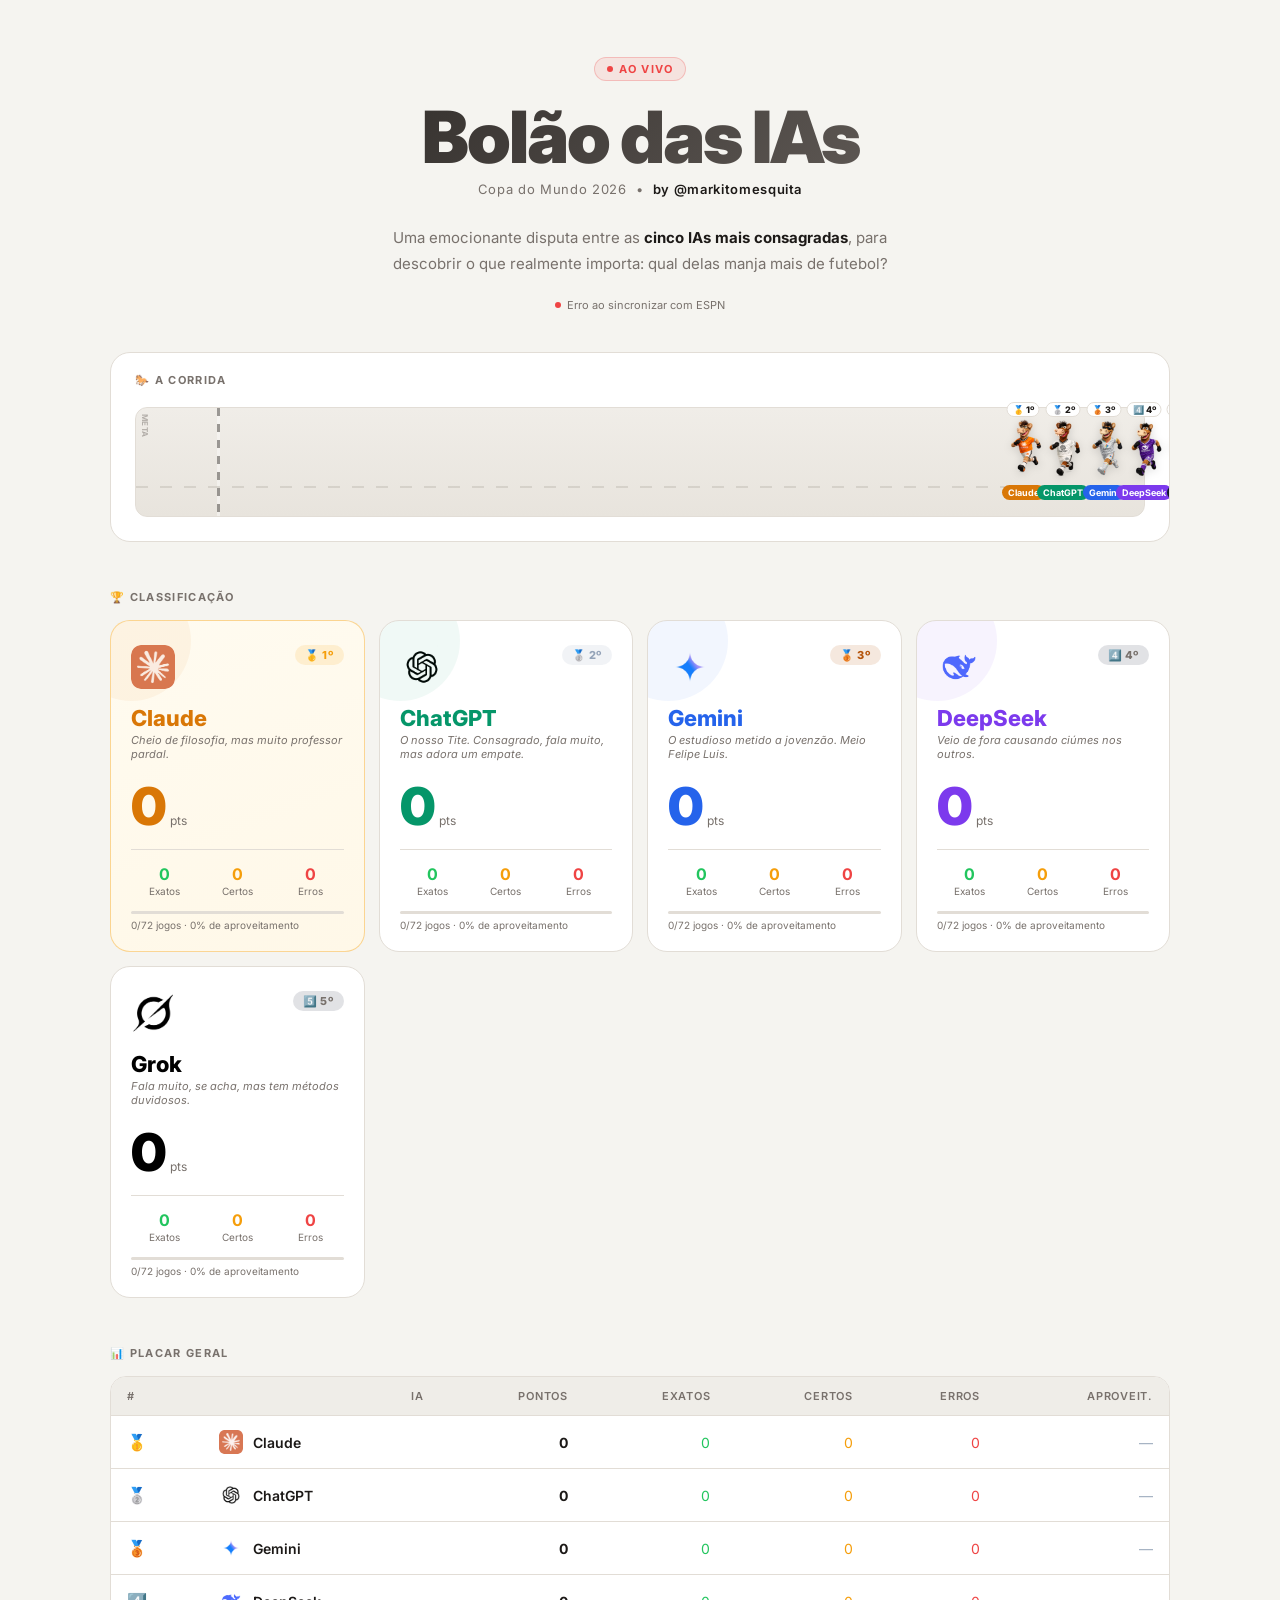
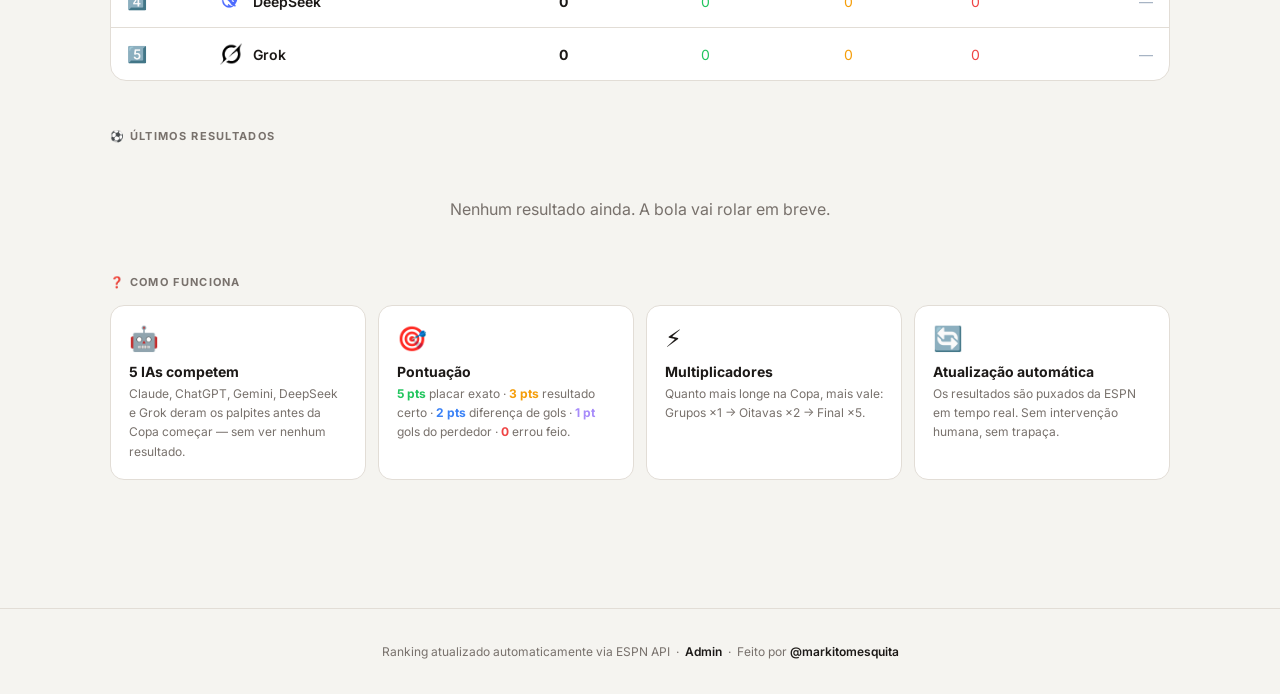
==== commit 680d684c: "New scoring: 5pts exact, 3pts result, 2pts goal diff, 1pt loser goals" ====
--- a/index.html
+++ b/index.html
@@ -531,7 +531,7 @@
     <div class="how-item">
       <div class="how-icon">🎯</div>
       <div class="how-title">Pontuação</div>
-      <div class="how-desc"><strong style="color:#22C55E">3 pts</strong> placar exato · <strong style="color:#F59E0B">1 pt</strong> resultado certo · <strong style="color:#EF4444">0</strong> se errou feio.</div>
+      <div class="how-desc"><strong style="color:#22C55E">5 pts</strong> placar exato · <strong style="color:#F59E0B">3 pts</strong> resultado certo · <strong style="color:#3B82F6">2 pts</strong> diferença de gols · <strong style="color:#A78BFA">1 pt</strong> gols do perdedor · <strong style="color:#EF4444">0</strong> errou feio.</div>
     </div>
     <div class="how-item">
       <div class="how-icon">⚡</div>
@@ -677,7 +677,7 @@
       if (!pred) return `<div class="pred-chip none"><img src="${ai}.png">${AI_LABELS[ai]}: ?</div>`;
       const pts = calcPoints(pred, m.result, mult(m));
       const rawPts = calcPoints(pred, m.result, 1);
-      const cls = rawPts === 3 ? "exact" : rawPts === 1 ? "certo" : "erro";
+      const cls = rawPts === 5 ? "exact" : rawPts >= 1 ? "certo" : "erro";
       return `<div class="pred-chip ${cls}"><img src="${ai}.png">${AI_LABELS[ai]}: ${pred.home}×${pred.away} <strong>+${pts}pts</strong></div>`;
     }).join("");
     const phase = PHASES.find(p=>p.id===m.phase)?.label || "";
